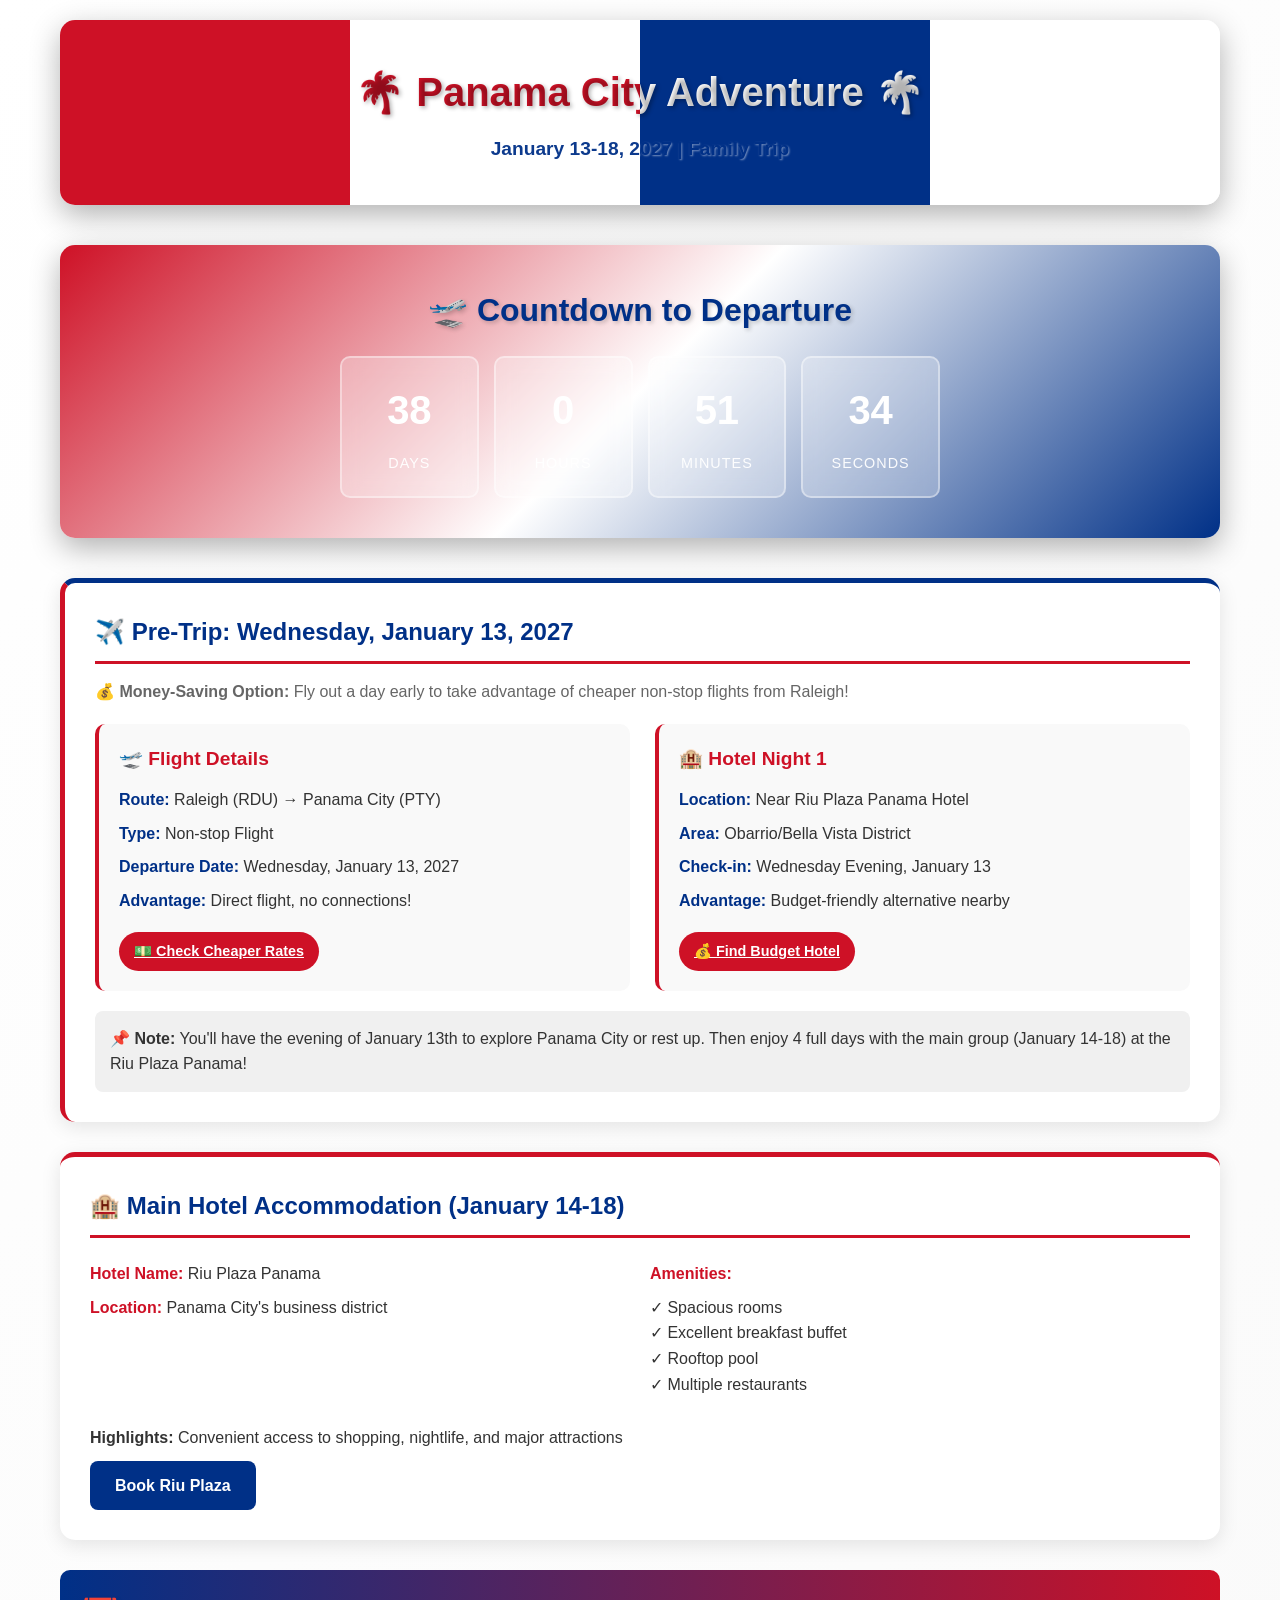
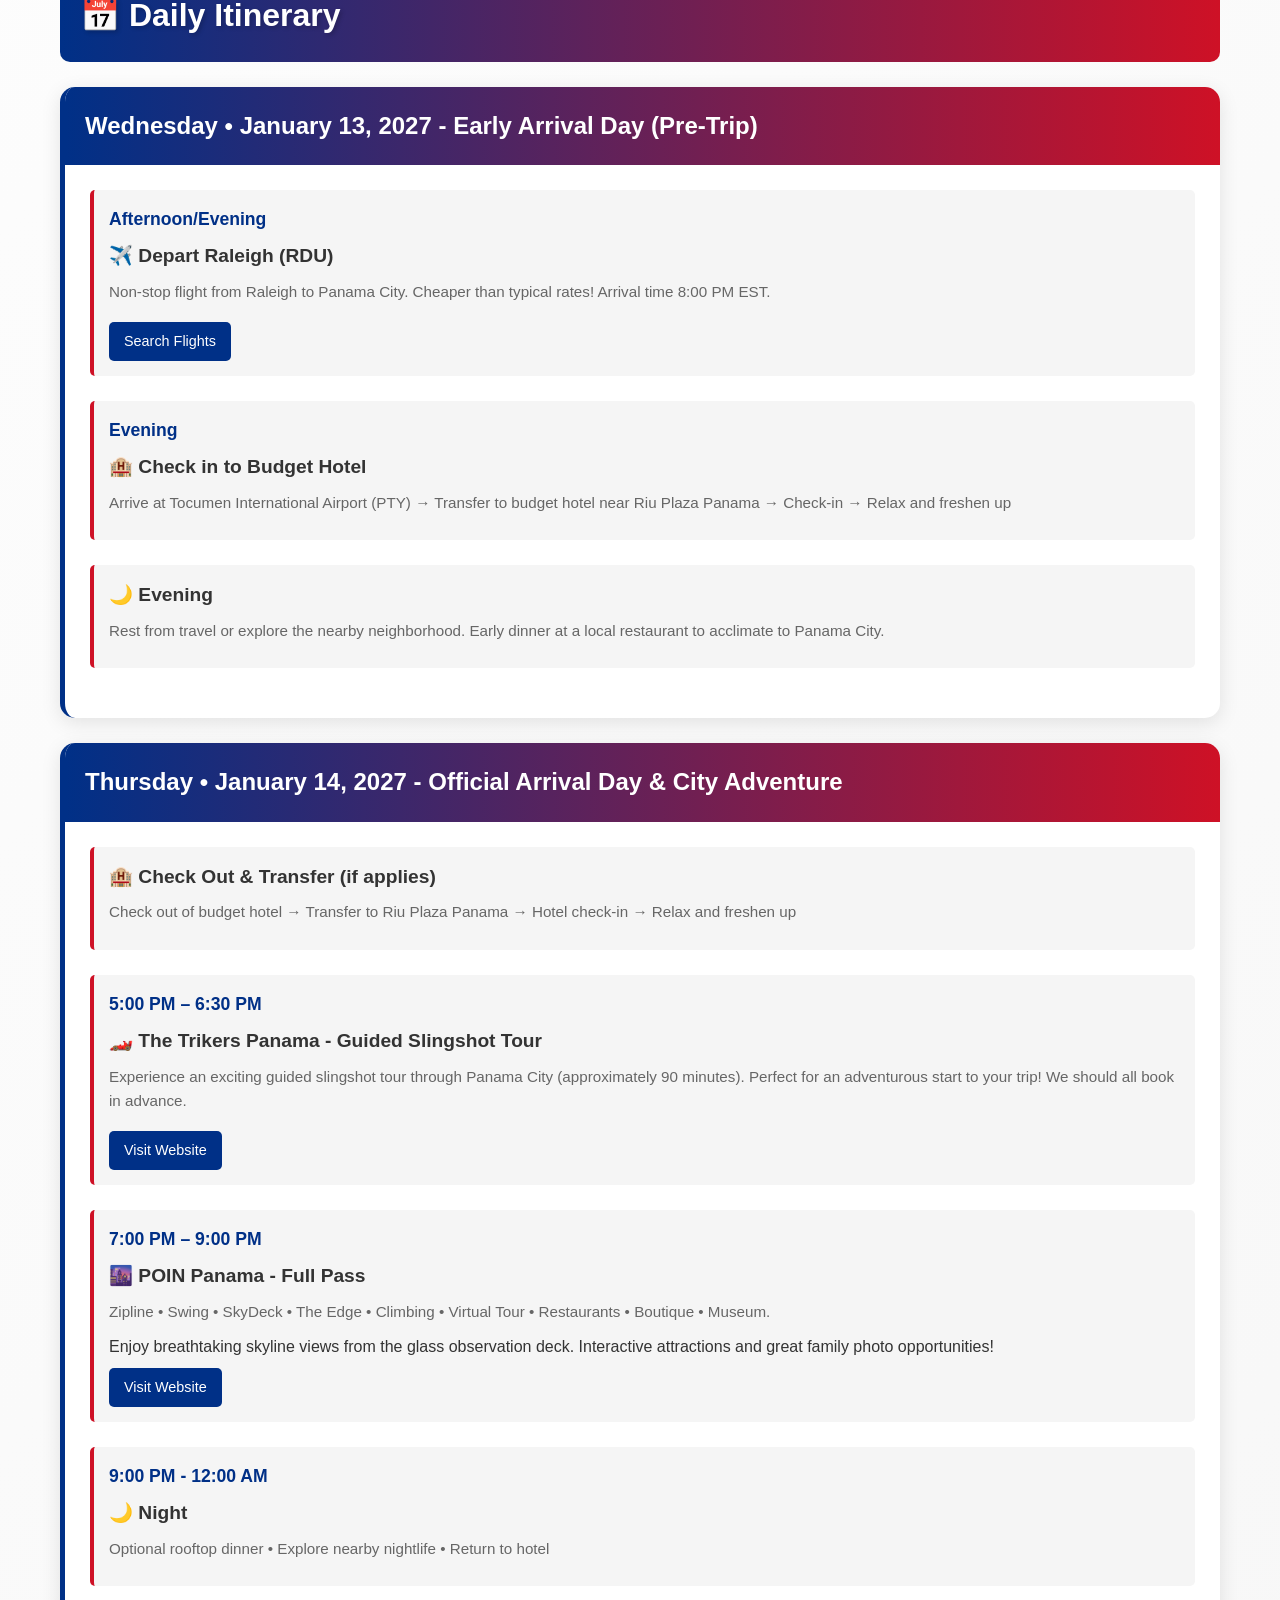
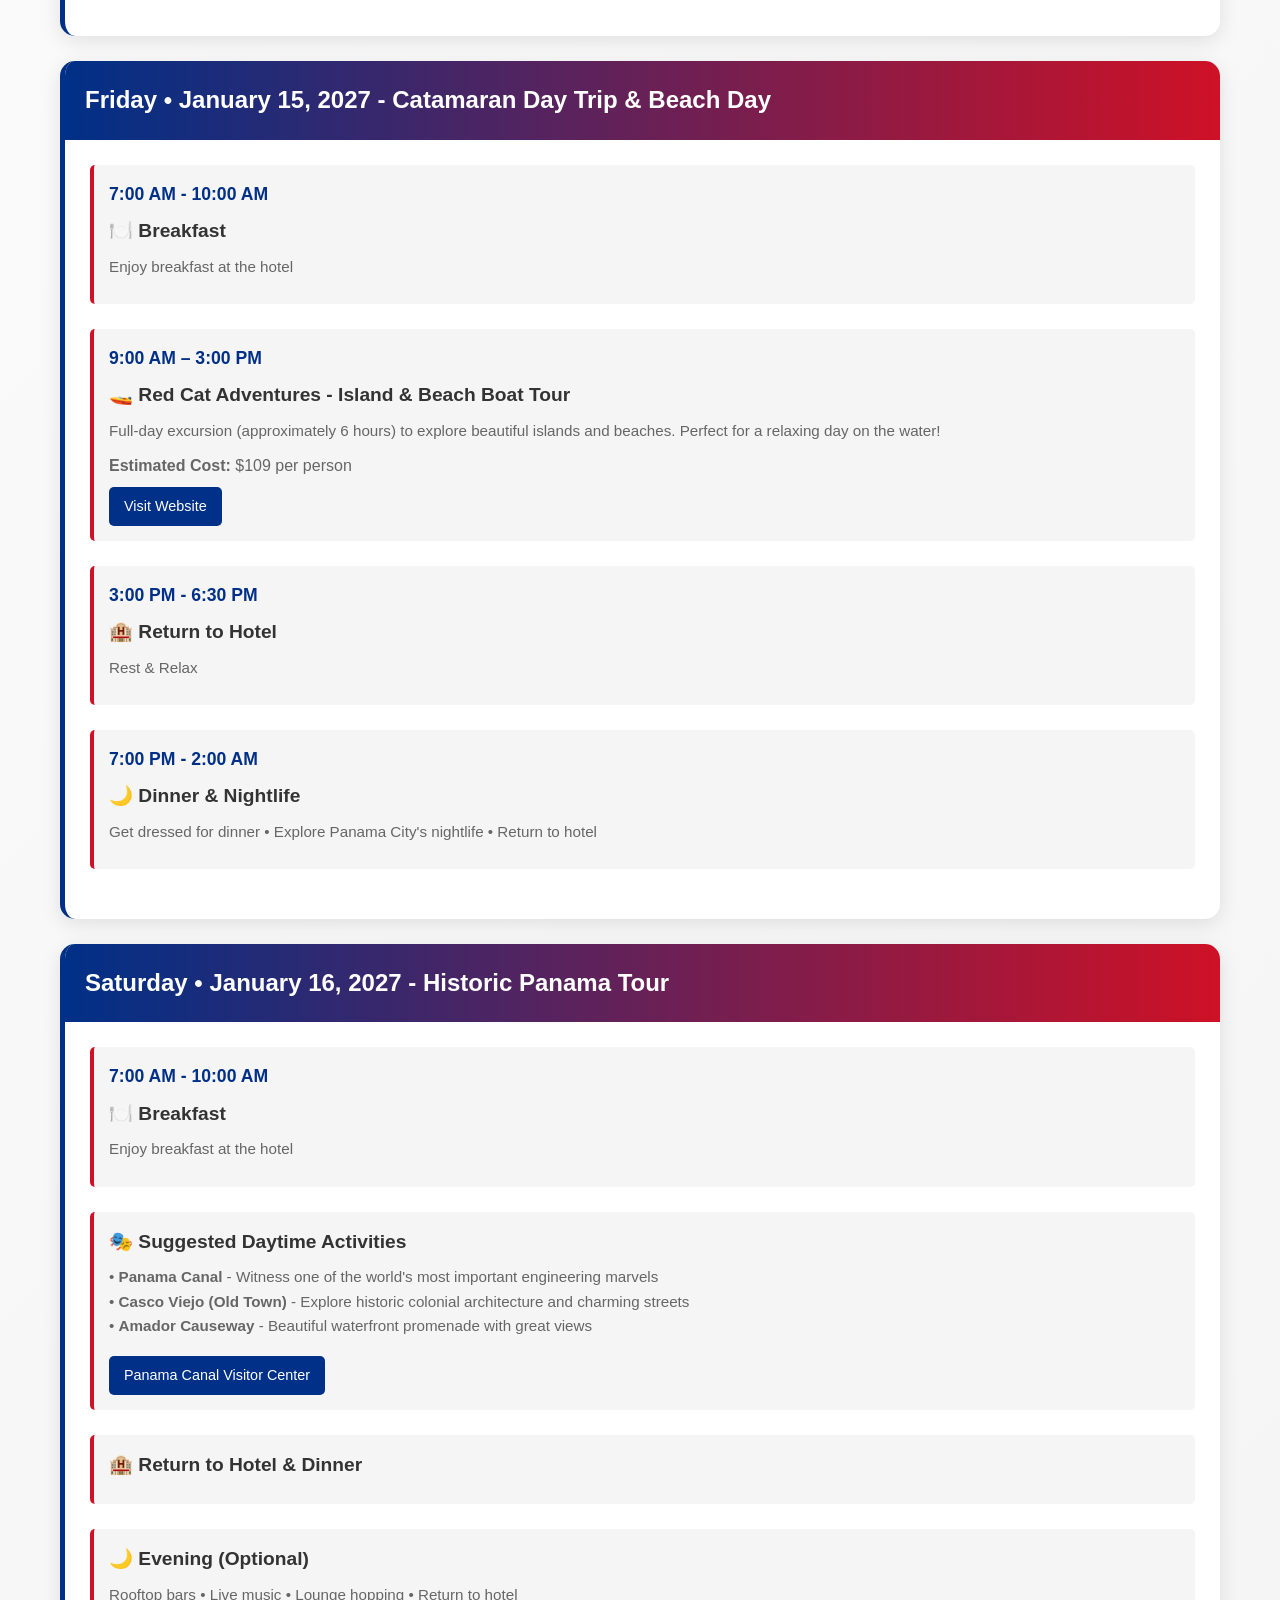
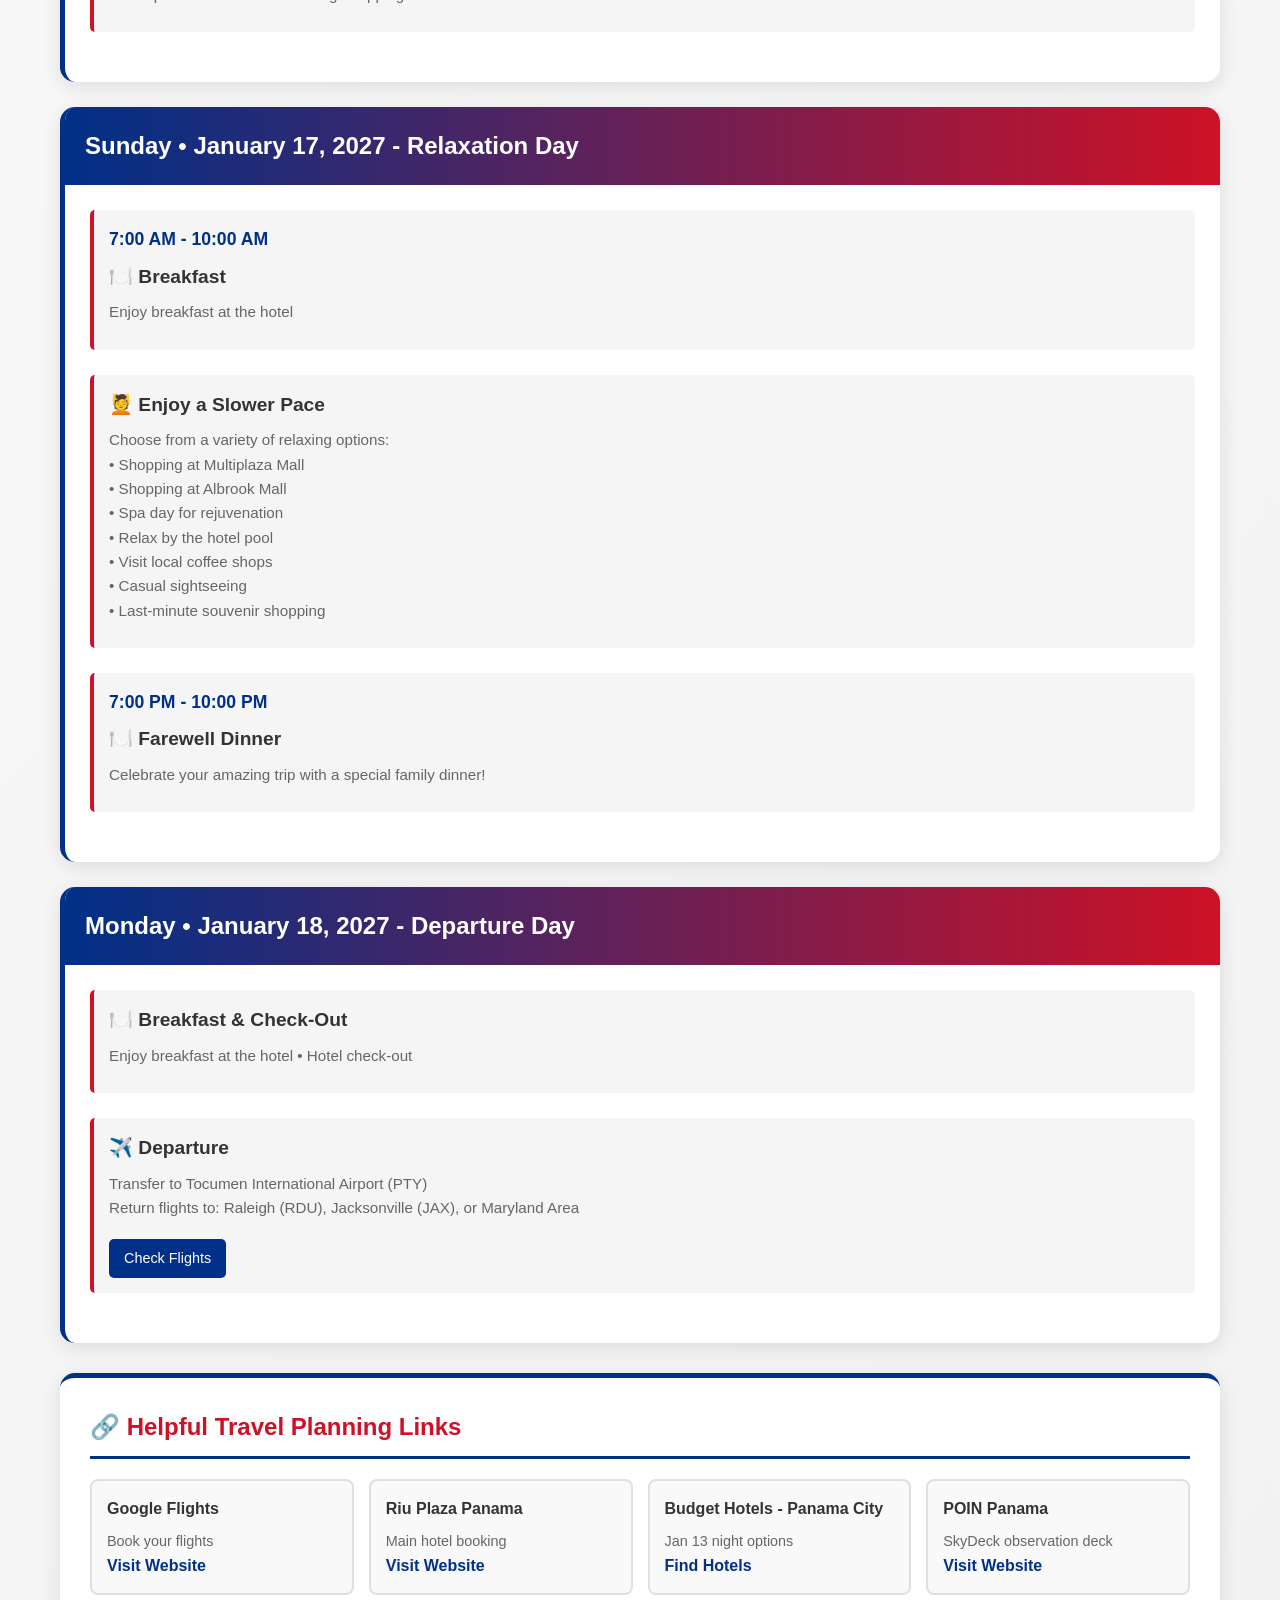
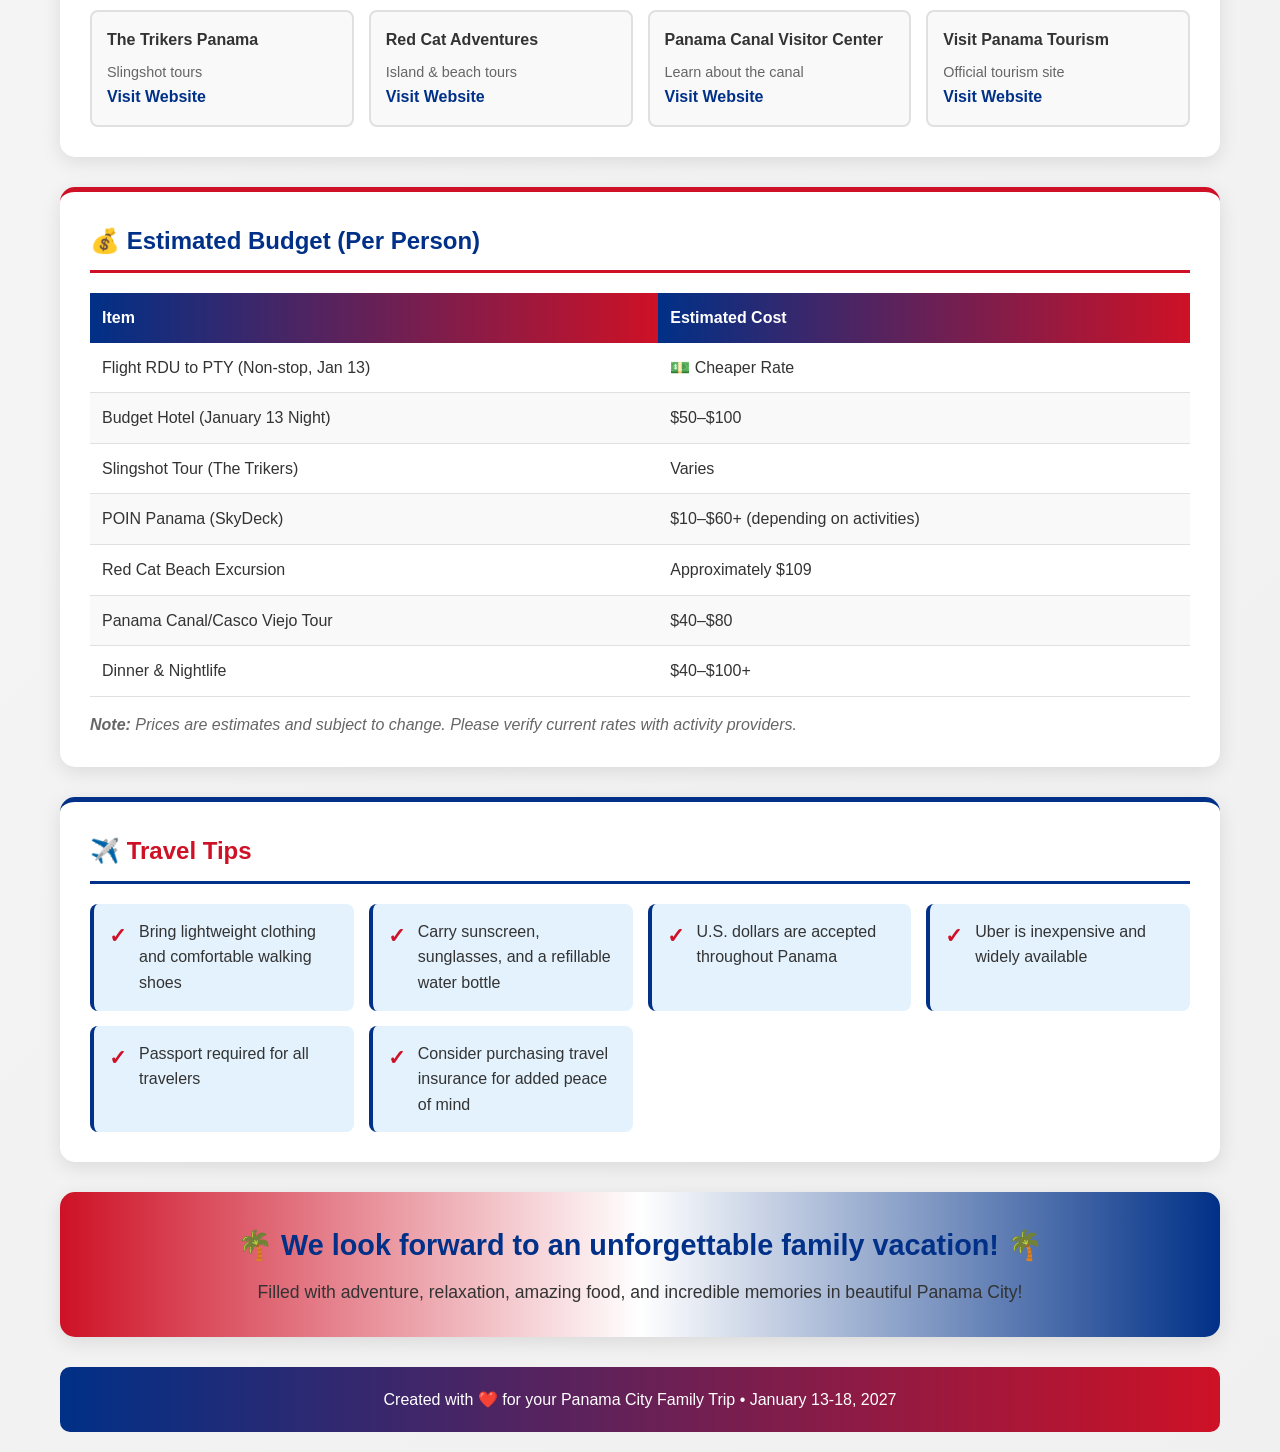
==== index.html @ 8aaa2ec3 "Add files via upload" ====
<!DOCTYPE html>
<html lang="en">
<head>
    <meta charset="UTF-8">
    <meta name="viewport" content="width=device-width, initial-scale=1.0">
    <title>Panama Family Trip - January 2027</title>
    <style>
        * {
            margin: 0;
            padding: 0;
            box-sizing: border-box;
        }

        body {
            font-family: 'Segoe UI', Tahoma, Geneva, Verdana, sans-serif;
            background: linear-gradient(135deg, #FFFFFF 0%, #F0F0F0 100%);
            color: #333;
            line-height: 1.6;
        }

        .container {
            max-width: 1200px;
            margin: 0 auto;
            padding: 20px;
        }

        header {
            background: linear-gradient(90deg, #CE1126 0%, #CE1126 25%, #FFFFFF 25%, #FFFFFF 50%, #003087 50%, #003087 75%, #FFFFFF 75%, #FFFFFF 100%);
            color: white;
            padding: 40px 20px;
            border-radius: 15px;
            text-align: center;
            margin-bottom: 40px;
            box-shadow: 0 10px 30px rgba(0,0,0,0.3);
        }

        header h1 {
            font-size: 2.5em;
            margin-bottom: 10px;
            text-shadow: 2px 2px 4px rgba(0,0,0,0.3);
            background: linear-gradient(90deg, #FFFFFF 0%, #FFFFFF 25%, #CE1126 25%, #CE1126 50%, #FFFFFF 50%, #FFFFFF 75%, #003087 75%, #003087 100%);
            -webkit-background-clip: text;
            -webkit-text-fill-color: transparent;
            background-clip: text;
            font-weight: bold;
        }

        header p {
            font-size: 1.2em;
            opacity: 0.95;
            color: #003087;
            font-weight: bold;
            text-shadow: 1px 1px 2px rgba(255,255,255,0.5);
        }

        .countdown-section {
            background: linear-gradient(135deg, #CE1126 0%, #FFFFFF 50%, #003087 100%);
            color: white;
            padding: 40px 20px;
            border-radius: 15px;
            text-align: center;
            margin-bottom: 40px;
            box-shadow: 0 10px 30px rgba(0,0,0,0.3);
        }

        .countdown-section h2 {
            font-size: 2em;
            margin-bottom: 20px;
            text-shadow: 2px 2px 4px rgba(0,0,0,0.2);
            color: #003087;
        }

        .countdown-timer {
            display: grid;
            grid-template-columns: repeat(auto-fit, minmax(100px, 1fr));
            gap: 15px;
            max-width: 600px;
            margin: 0 auto;
        }

        .countdown-unit {
            background: rgba(255,255,255,0.25);
            padding: 20px;
            border-radius: 10px;
            backdrop-filter: blur(10px);
            border: 2px solid rgba(255,255,255,0.4);
        }

        .countdown-value {
            font-size: 2.5em;
            font-weight: bold;
            display: block;
            margin-bottom: 8px;
            color: white;
        }

        .countdown-label {
            font-size: 0.9em;
            opacity: 0.95;
            text-transform: uppercase;
            letter-spacing: 1px;
            color: white;
        }

        .pre-trip-section {
            background: white;
            padding: 30px;
            border-radius: 15px;
            margin-bottom: 30px;
            box-shadow: 0 5px 20px rgba(0,0,0,0.1);
            border-left: 5px solid #CE1126;
            border-top: 5px solid #003087;
        }

        .pre-trip-section h2 {
            color: #003087;
            margin-bottom: 15px;
            border-bottom: 3px solid #CE1126;
            padding-bottom: 10px;
            font-size: 1.5em;
        }

        .pre-trip-grid {
            display: grid;
            grid-template-columns: 1fr 1fr;
            gap: 25px;
            margin-bottom: 20px;
        }

        .pre-trip-item {
            background: #f9f9f9;
            padding: 20px;
            border-radius: 10px;
            border-left: 4px solid #CE1126;
        }

        .pre-trip-item h3 {
            color: #CE1126;
            margin-bottom: 12px;
            font-size: 1.2em;
        }

        .pre-trip-item p {
            margin: 8px 0;
            color: #333;
        }

        .pre-trip-item strong {
            color: #003087;
        }

        .savings-badge {
            display: inline-block;
            background: #CE1126;
            color: white;
            padding: 8px 15px;
            border-radius: 20px;
            font-size: 0.9em;
            font-weight: bold;
            margin-top: 10px;
        }

        .hotel-section {
            background: white;
            padding: 30px;
            border-radius: 15px;
            margin-bottom: 30px;
            box-shadow: 0 5px 20px rgba(0,0,0,0.1);
            border-top: 5px solid #CE1126;
        }

        .hotel-section h2 {
            color: #003087;
            margin-bottom: 15px;
            border-bottom: 3px solid #CE1126;
            padding-bottom: 10px;
        }

        .hotel-info {
            display: grid;
            grid-template-columns: 1fr 1fr;
            gap: 20px;
            margin-bottom: 20px;
        }

        .hotel-info p {
            margin: 8px 0;
        }

        .hotel-info strong {
            color: #CE1126;
        }

        .booking-button {
            display: inline-block;
            background: #003087;
            color: white;
            padding: 12px 25px;
            border-radius: 8px;
            text-decoration: none;
            font-weight: bold;
            transition: all 0.3s ease;
            margin-top: 10px;
            margin-right: 10px;
            cursor: pointer;
            border: none;
        }

        .booking-button:hover {
            background: #CE1126;
            transform: translateY(-2px);
            box-shadow: 0 5px 15px rgba(206,17,38,0.3);
        }

        .itinerary {
            margin-bottom: 30px;
        }

        .day-card {
            background: white;
            border-radius: 15px;
            overflow: hidden;
            margin-bottom: 25px;
            box-shadow: 0 5px 20px rgba(0,0,0,0.1);
            transition: transform 0.3s ease;
            border-left: 5px solid #003087;
        }

        .day-card:hover {
            transform: translateY(-5px);
        }

        .day-header {
            background: linear-gradient(90deg, #003087 0%, #CE1126 100%);
            color: white;
            padding: 20px;
            font-size: 1.5em;
            font-weight: bold;
        }

        .day-content {
            padding: 25px;
        }

        .activity {
            margin-bottom: 25px;
            padding: 15px;
            background: #f5f5f5;
            border-left: 4px solid #CE1126;
            border-radius: 5px;
        }

        .activity-time {
            color: #003087;
            font-weight: bold;
            margin-bottom: 8px;
            font-size: 1.1em;
        }

        .activity-title {
            color: #333;
            font-size: 1.2em;
            font-weight: bold;
            margin-bottom: 8px;
        }

        .activity-description {
            color: #666;
            margin-bottom: 10px;
            font-size: 0.95em;
        }

        .activity-link {
            display: inline-block;
            background: #003087;
            color: white;
            padding: 8px 15px;
            border-radius: 5px;
            text-decoration: none;
            font-size: 0.9em;
            margin-top: 8px;
            transition: all 0.3s ease;
        }

        .activity-link:hover {
            background: #CE1126;
        }

        .section-title {
            color: white;
            font-size: 2em;
            margin-bottom: 25px;
            text-shadow: 2px 2px 4px rgba(0,0,0,0.2);
            padding: 20px;
            background: linear-gradient(90deg, #003087 0%, #CE1126 100%);
            border-radius: 10px;
        }

        .links-section {
            background: white;
            padding: 30px;
            border-radius: 15px;
            margin-bottom: 30px;
            box-shadow: 0 5px 20px rgba(0,0,0,0.1);
            border-top: 5px solid #003087;
        }

        .links-section h2 {
            color: #CE1126;
            margin-bottom: 20px;
            border-bottom: 3px solid #003087;
            padding-bottom: 10px;
        }

        .links-grid {
            display: grid;
            grid-template-columns: repeat(auto-fit, minmax(250px, 1fr));
            gap: 15px;
        }

        .link-item {
            background: #f9f9f9;
            padding: 15px;
            border-radius: 8px;
            border: 2px solid #E0E0E0;
            transition: all 0.3s ease;
        }

        .link-item:hover {
            background: #f0f0f0;
            border-color: #003087;
            box-shadow: 0 3px 10px rgba(0,48,135,0.2);
        }

        .link-item a {
            color: #003087;
            text-decoration: none;
            font-weight: bold;
        }

        .link-item a:hover {
            color: #CE1126;
        }

        .budget-section {
            background: white;
            padding: 30px;
            border-radius: 15px;
            margin-bottom: 30px;
            box-shadow: 0 5px 20px rgba(0,0,0,0.1);
            border-top: 5px solid #CE1126;
        }

        .budget-section h2 {
            color: #003087;
            margin-bottom: 20px;
            border-bottom: 3px solid #CE1126;
            padding-bottom: 10px;
        }

        .budget-table {
            width: 100%;
            border-collapse: collapse;
        }

        .budget-table th {
            background: linear-gradient(90deg, #003087 0%, #CE1126 100%);
            color: white;
            padding: 12px;
            text-align: left;
            font-weight: bold;
        }

        .budget-table td {
            padding: 12px;
            border-bottom: 1px solid #e0e0e0;
        }

        .budget-table tr:nth-child(even) {
            background: #f9f9f9;
        }

        .tips-section {
            background: white;
            padding: 30px;
            border-radius: 15px;
            margin-bottom: 30px;
            box-shadow: 0 5px 20px rgba(0,0,0,0.1);
            border-top: 5px solid #003087;
        }

        .tips-section h2 {
            color: #CE1126;
            margin-bottom: 20px;
            border-bottom: 3px solid #003087;
            padding-bottom: 10px;
        }

        .tips-grid {
            display: grid;
            grid-template-columns: repeat(auto-fit, minmax(250px, 1fr));
            gap: 15px;
        }

        .tip {
            background: #e3f2fd;
            padding: 15px;
            border-radius: 8px;
            border-left: 4px solid #003087;
            display: flex;
            align-items: flex-start;
        }

        .tip::before {
            content: "✓";
            color: #CE1126;
            font-weight: bold;
            margin-right: 12px;
            font-size: 1.3em;
            flex-shrink: 0;
        }

        .farewell {
            background: linear-gradient(90deg, #CE1126 0%, #FFFFFF 50%, #003087 100%);
            color: #333;
            padding: 30px;
            border-radius: 15px;
            text-align: center;
            margin-bottom: 30px;
            box-shadow: 0 5px 20px rgba(0,0,0,0.1);
        }

        .farewell h2 {
            font-size: 1.8em;
            margin-bottom: 10px;
            color: #003087;
        }

        .farewell p {
            color: #333;
        }

        footer {
            background: linear-gradient(90deg, #003087 0%, #CE1126 100%);
            color: white;
            text-align: center;
            padding: 20px;
            border-radius: 10px;
            margin-top: 30px;
        }

        @media (max-width: 768px) {
            header h1 {
                font-size: 1.8em;
            }

            .countdown-section h2 {
                font-size: 1.5em;
            }

            .countdown-timer {
                grid-template-columns: repeat(2, 1fr);
            }

            .countdown-value {
                font-size: 2em;
            }

            .hotel-info {
                grid-template-columns: 1fr;
            }

            .pre-trip-grid {
                grid-template-columns: 1fr;
            }

            .links-grid {
                grid-template-columns: 1fr;
            }

            .tips-grid {
                grid-template-columns: 1fr;
            }

            .day-header {
                font-size: 1.2em;
            }
        }
    </style>
</head>
<body>
    <div class="container">
        <header>
            <h1>🌴 Panama City Adventure 🌴</h1>
            <p>January 13-18, 2027 | Family Trip</p>
        </header>

        <div class="countdown-section">
            <h2>🛫 Countdown to Departure</h2>
            <div class="countdown-timer">
                <div class="countdown-unit">
                    <span class="countdown-value" id="days">0</span>
                    <span class="countdown-label">Days</span>
                </div>
                <div class="countdown-unit">
                    <span class="countdown-value" id="hours">0</span>
                    <span class="countdown-label">Hours</span>
                </div>
                <div class="countdown-unit">
                    <span class="countdown-value" id="minutes">0</span>
                    <span class="countdown-label">Minutes</span>
                </div>
                <div class="countdown-unit">
                    <span class="countdown-value" id="seconds">0</span>
                    <span class="countdown-label">Seconds</span>
                </div>
            </div>
        </div>

        <div class="pre-trip-section">
            <h2>✈️ Pre-Trip: Wednesday, January 13, 2027</h2>
            <p style="margin-bottom: 20px; color: #666;"><strong>💰 Money-Saving Option:</strong> Fly out a day early to take advantage of cheaper non-stop flights from Raleigh!</p>
            
            <div class="pre-trip-grid">
                <div class="pre-trip-item">
                    <h3>🛫 Flight Details</h3>
                    <p><strong>Route:</strong> Raleigh (RDU) → Panama City (PTY)</p>
                    <p><strong>Type:</strong> Non-stop Flight</p>
                    <p><strong>Departure Date:</strong> Wednesday, January 13, 2027</p>
                    <p><strong>Advantage:</strong> Direct flight, no connections!</p>
                    <a href="https://www.google.com/travel/flights/search?tfs=CBwQAhoeEgoyMDI3LTAxLTEzagcIARIDUkRVcgcIARIDUFRZGh4SCjIwMjctMDEtMThqBwgBEgNQVFlyBwgBEgNSRFVAAUgBcAGCAQsI____________AZgBAQ&tfu=EgYIABAAGAA&hl=en-US&gl=US" target="_blank" class="savings-badge">💵 Check Cheaper Rates</a>
                </div>

                <div class="pre-trip-item">
                    <h3>🏨 Hotel Night 1</h3>
                    <p><strong>Location:</strong> Near Riu Plaza Panama Hotel</p>
                    <p><strong>Area:</strong> Obarrio/Bella Vista District</p>
                    <p><strong>Check-in:</strong> Wednesday Evening, January 13</p>
                    <p><strong>Advantage:</strong> Budget-friendly alternative nearby</p>
                    <a href="https://www.booking.com/searchresults.html?ss=Panama+City&ssne=Panama+City&ssne_untouched=Panama+City&efdco=1&label=msn-8zoYOfVtrBOEstYLRvkliA-80195829867791%3Atikwd-80195992120973%3Aloc-190%3Aneo%3Amte%3Alp82857%3Adec%3Acid518940964%3Aagid1283131369234677%3Aclkid516ccd80042d14cde12aa7d6b6e530bd&aid=2369661&lang=en-us&sb=1&src_elem=sb&src=index&dest_id=-168008&dest_type=city&checkin=2027-01-13&checkout=2027-01-14&group_adults=2&no_rooms=1&group_children=0" target="_blank" class="savings-badge">💰 Find Budget Hotel</a>
                </div>
            </div>

            <p style="color: #333; background: #f0f0f0; padding: 15px; border-radius: 8px; margin-top: 15px;">
                <strong>📌 Note:</strong> You'll have the evening of January 13th to explore Panama City or rest up. Then enjoy 4 full days with the main group (January 14-18) at the Riu Plaza Panama!
            </p>
        </div>

        <div class="hotel-section">
            <h2>🏨 Main Hotel Accommodation (January 14-18)</h2>
            <div class="hotel-info">
                <div>
                    <p><strong>Hotel Name:</strong> Riu Plaza Panama</p>
                    <p><strong>Location:</strong> Panama City's business district</p>
                </div>
                <div>
                    <p><strong>Amenities:</strong></p>
                    <p>✓ Spacious rooms<br>✓ Excellent breakfast buffet<br>✓ Rooftop pool<br>✓ Multiple restaurants</p>
                </div>
            </div>
            <p><strong>Highlights:</strong> Convenient access to shopping, nightlife, and major attractions</p>
            <a href="https://www.booking.com/hotel/pa/riu-plaza-panama.html" class="booking-button">Book Riu Plaza</a>
        </div>

        <h1 class="section-title">📅 Daily Itinerary</h1>

        <div class="itinerary">
            <!-- Wednesday -->
            <div class="day-card">
                <div class="day-header">Wednesday • January 13, 2027 - Early Arrival Day (Pre-Trip)</div>
                <div class="day-content">
                    <div class="activity">
                        <div class="activity-time">Afternoon/Evening</div>
                        <div class="activity-title">✈️ Depart Raleigh (RDU)</div>
                        <div class="activity-description">
                            Non-stop flight from Raleigh to Panama City. Cheaper than typical rates! Arrival time 8:00 PM EST.
                        </div>
                        <a href="https://www.google.com/travel/flights/search?tfs=CBwQAhoeEgoyMDI3LTAxLTEzagcIARIDUkRVcgcIARIDUFRZGh4SCjIwMjctMDEtMThqBwgBEgNQVFlyBwgBEgNSRFVAAUgBcAGCAQsI____________AZgBAQ&tfu=EgYIABAAGAA&hl=en-US&gl=US" target="_blank" class="activity-link">Search Flights</a>
                    </div>

                    <div class="activity">
                        <div class="activity-time">Evening</div>
                        <div class="activity-title">🏨 Check in to Budget Hotel</div>
                        <div class="activity-description">
                            Arrive at Tocumen International Airport (PTY) → Transfer to budget hotel near Riu Plaza Panama → Check-in → Relax and freshen up
                        </div>
                    </div>

                    <div class="activity">
                        <div class="activity-title">🌙 Evening</div>
                        <div class="activity-description">
                            Rest from travel or explore the nearby neighborhood. Early dinner at a local restaurant to acclimate to Panama City.
                        </div>
                    </div>
                </div>
            </div>

            <!-- Thursday -->
            <div class="day-card">
                <div class="day-header">Thursday • January 14, 2027 - Official Arrival Day & City Adventure</div>
                <div class="day-content">
                    <div class="activity">
                        <div class="activity-title">🏨 Check Out & Transfer (if applies)</div>
                        <div class="activity-description">
                            Check out of budget hotel → Transfer to Riu Plaza Panama → Hotel check-in → Relax and freshen up
                        </div>
                    </div>

                    <div class="activity">
                        <div class="activity-time">5:00 PM – 6:30 PM</div>
                        <div class="activity-title">🏎️ The Trikers Panama - Guided Slingshot Tour</div>
                        <div class="activity-description">
                            Experience an exciting guided slingshot tour through Panama City (approximately 90 minutes). Perfect for an adventurous start to your trip! We should all book in advance.
                        </div>
                        <a href="https://www.thetrikers.com/" class="activity-link">Visit Website</a>
                    </div>

                    <div class="activity">
                        <div class="activity-time">7:00 PM – 9:00 PM</div>
                        <div class="activity-title">🌆 POIN Panama - Full Pass</div>
                        <div class="activity-description">
Zipline • Swing • SkyDeck • The Edge • Climbing • Virtual Tour • Restaurants • Boutique • Museum.</div>
                         <div>   Enjoy breathtaking skyline views from the glass observation deck. Interactive attractions and great family photo opportunities! 
                        </div>
                        <a href="https://poinpanama.com/en/" class="activity-link">Visit Website</a>
                    </div>

                    <div class="activity">
		<div class="activity-time">9:00 PM - 12:00 AM</div>
                        <div class="activity-title">🌙 Night</div>
                        <div class="activity-description">
                            Optional rooftop dinner • Explore nearby nightlife • Return to hotel
                        </div>
                    </div>
                </div>
            </div>

            <!-- Friday -->
            <div class="day-card">
                <div class="day-header">Friday • January 15, 2027 - Catamaran Day Trip & Beach Day</div>
                <div class="day-content">
                    <div class="activity">
			<div class="activity-time">7:00 AM - 10:00 AM</div>
                        <div class="activity-title">🍽️ Breakfast</div>
                        <div class="activity-description">Enjoy breakfast at the hotel</div>
                    </div>

                    <div class="activity">
	<div class="activity-time">9:00 AM – 3:00 PM</div>
                        <div class="activity-title">🚤 Red Cat Adventures - Island & Beach Boat Tour</div>
                        <div class="activity-description">
                            Full-day excursion (approximately 6 hours) to explore beautiful islands and beaches. Perfect for a relaxing day on the water!
                        </div>
                        <p style="margin-top: 10px; color: #666;"><strong>Estimated Cost:</strong> $109 per person</p>
                        <a href="https://www.redcatpanama.com" class="activity-link">Visit Website</a>
                    </div>

                    <div class="activity">
			<div class="activity-time">3:00 PM - 6:30 PM </div>
                        <div class="activity-title">🏨 Return to Hotel</div>
		<div class="activity-description">Rest & Relax</div>
	</div>

                    <div class="activity">
			<div class="activity-time">7:00 PM - 2:00 AM</div>
                        <div class="activity-title">🌙 Dinner & Nightlife</div>
                        <div class="activity-description">
                            Get dressed for dinner • Explore Panama City's nightlife • Return to hotel
                        </div>
                    </div>
                </div>
            </div>

            <!-- Saturday -->
            <div class="day-card">
                <div class="day-header">Saturday • January 16, 2027 - Historic Panama Tour</div>
                <div class="day-content">
                    <div class="activity">
			<div class="activity-time">7:00 AM - 10:00 AM</div>
                        <div class="activity-title">🍽️ Breakfast</div>
                        <div class="activity-description">Enjoy breakfast at the hotel</div>
                    </div>

                    <div class="activity">
                        <div class="activity-title">🎭 Suggested Daytime Activities</div>
                        <div class="activity-description">
                            • <strong>Panama Canal</strong> - Witness one of the world's most important engineering marvels<br>
                            • <strong>Casco Viejo (Old Town)</strong> - Explore historic colonial architecture and charming streets<br>
                            • <strong>Amador Causeway</strong> - Beautiful waterfront promenade with great views
                        </div>
                        <a href="https://visitcanaldepanama.com" class="activity-link">Panama Canal Visitor Center</a>
                    </div>

                    <div class="activity">
                        <div class="activity-title">🏨 Return to Hotel & Dinner</div>
                    </div>

                    <div class="activity">
                        <div class="activity-title">🌙 Evening (Optional)</div>
                        <div class="activity-description">
                            Rooftop bars • Live music • Lounge hopping • Return to hotel
                        </div>
                    </div>
                </div>
            </div>

            <!-- Sunday -->
            <div class="day-card">
                <div class="day-header">Sunday • January 17, 2027 - Relaxation Day</div>
                <div class="day-content">
                    <div class="activity">
		<div class="activity-time">7:00 AM - 10:00 AM</div>
                        <div class="activity-title">🍽️ Breakfast</div>
                        <div class="activity-description">Enjoy breakfast at the hotel</div>
                    </div>

                    <div class="activity">
                        <div class="activity-title">💆 Enjoy a Slower Pace</div>
                        <div class="activity-description">
                            Choose from a variety of relaxing options:<br>
                            • Shopping at Multiplaza Mall<br>
                            • Shopping at Albrook Mall<br>
                            • Spa day for rejuvenation<br>
                            • Relax by the hotel pool<br>
                            • Visit local coffee shops<br>
                            • Casual sightseeing<br>
                            • Last-minute souvenir shopping
                        </div>
                    </div>

                    <div class="activity">
			<div class="activity-time">7:00 PM - 10:00 PM</div>
                        <div class="activity-title">🍽️ Farewell Dinner</div>
                        <div class="activity-description">
                            Celebrate your amazing trip with a special family dinner!
                        </div>
                    </div>
                </div>
            </div>

            <!-- Monday -->
            <div class="day-card">
                <div class="day-header">Monday • January 18, 2027 - Departure Day</div>
                <div class="day-content">
                    <div class="activity">
                        <div class="activity-title">🍽️ Breakfast & Check-Out</div>
                        <div class="activity-description">
                            Enjoy breakfast at the hotel • Hotel check-out
                        </div>
                    </div>

                    <div class="activity">
                        <div class="activity-title">✈️ Departure</div>
                        <div class="activity-description">
                            Transfer to Tocumen International Airport (PTY)<br>
                            Return flights to: Raleigh (RDU), Jacksonville (JAX), or Maryland Area
                        </div>
                        <a href="https://www.google.com/travel/flights" class="activity-link">Check Flights</a>
                    </div>
                </div>
            </div>
        </div>

        <div class="links-section">
            <h2>🔗 Helpful Travel Planning Links</h2>
            <div class="links-grid">
                <div class="link-item">
                    <strong>Google Flights</strong>
                    <p style="margin-top: 8px; color: #666; font-size: 0.9em;">Book your flights</p>
                    <a href="https://www.google.com/travel/flights">Visit Website</a>
                </div>
                <div class="link-item">
                    <strong>Riu Plaza Panama</strong>
                    <p style="margin-top: 8px; color: #666; font-size: 0.9em;">Main hotel booking</p>
                    <a href="https://www.booking.com/hotel/pa/riu-plaza-panama.html">Visit Website</a>
                </div>
                <div class="link-item">
                    <strong>Budget Hotels - Panama City</strong>
                    <p style="margin-top: 8px; color: #666; font-size: 0.9em;">Jan 13 night options</p>
                    <a href="https://www.booking.com/searchresults.html?ss=Panama+City&ssne=Panama+City&ssne_untouched=Panama+City&efdco=1&label=msn-8zoYOfVtrBOEstYLRvkliA-80195829867791%3Atikwd-80195992120973%3Aloc-190%3Aneo%3Amte%3Alp82857%3Adec%3Acid518940964%3Aagid1283131369234677%3Aclkid516ccd80042d14cde12aa7d6b6e530bd&aid=2369661&lang=en-us&sb=1&src_elem=sb&src=index&dest_id=-168008&dest_type=city&checkin=2027-01-13&checkout=2027-01-14&group_adults=2&no_rooms=1&group_children=0" target="_blank">Find Hotels</a>
                </div>
                <div class="link-item">
                    <strong>POIN Panama</strong>
                    <p style="margin-top: 8px; color: #666; font-size: 0.9em;">SkyDeck observation deck</p>
                    <a href="https://poinpanama.com/en/">Visit Website</a>
                </div>
                <div class="link-item">
                    <strong>The Trikers Panama</strong>
                    <p style="margin-top: 8px; color: #666; font-size: 0.9em;">Slingshot tours</p>
                    <a href="https://www.thetrikers.com/">Visit Website</a>
                </div>
                <div class="link-item">
                    <strong>Red Cat Adventures</strong>
                    <p style="margin-top: 8px; color: #666; font-size: 0.9em;">Island & beach tours</p>
                    <a href="https://www.redcatpanama.com">Visit Website</a>
                </div>
                <div class="link-item">
                    <strong>Panama Canal Visitor Center</strong>
                    <p style="margin-top: 8px; color: #666; font-size: 0.9em;">Learn about the canal</p>
                    <a href="https://visitcanaldepanama.com">Visit Website</a>
                </div>
                <div class="link-item">
                    <strong>Visit Panama Tourism</strong>
                    <p style="margin-top: 8px; color: #666; font-size: 0.9em;">Official tourism site</p>
                    <a href="https://visitpanama.com">Visit Website</a>
                </div>
            </div>
        </div>

        <div class="budget-section">
            <h2>💰 Estimated Budget (Per Person)</h2>
            <table class="budget-table">
                <thead>
                    <tr>
                        <th>Item</th>
                        <th>Estimated Cost</th>
                    </tr>
                </thead>
                <tbody>
                    <tr>
                        <td>Flight RDU to PTY (Non-stop, Jan 13)</td>
                        <td>💵 Cheaper Rate</td>
                    </tr>
                    <tr>
                        <td>Budget Hotel (January 13 Night)</td>
                        <td>$50–$100</td>
                    </tr>
                    <tr>
                        <td>Slingshot Tour (The Trikers)</td>
                        <td>Varies</td>
                    </tr>
                    <tr>
                        <td>POIN Panama (SkyDeck)</td>
                        <td>$10–$60+ (depending on activities)</td>
                    </tr>
                    <tr>
                        <td>Red Cat Beach Excursion</td>
                        <td>Approximately $109</td>
                    </tr>
                    <tr>
                        <td>Panama Canal/Casco Viejo Tour</td>
                        <td>$40–$80</td>
                    </tr>
                    <tr>
                        <td>Dinner & Nightlife</td>
                        <td>$40–$100+</td>
                    </tr>
                </tbody>
            </table>
            <p style="margin-top: 15px; color: #666; font-style: italic;"><strong>Note:</strong> Prices are estimates and subject to change. Please verify current rates with activity providers.</p>
        </div>

        <div class="tips-section">
            <h2>✈️ Travel Tips</h2>
            <div class="tips-grid">
                <div class="tip">Bring lightweight clothing and comfortable walking shoes</div>
                <div class="tip">Carry sunscreen, sunglasses, and a refillable water bottle</div>
                <div class="tip">U.S. dollars are accepted throughout Panama</div>
                <div class="tip">Uber is inexpensive and widely available</div>
                <div class="tip">Passport required for all travelers</div>
                <div class="tip">Consider purchasing travel insurance for added peace of mind</div>
            </div>
        </div>

        <div class="farewell">
            <h2>🌴 We look forward to an unforgettable family vacation! 🌴</h2>
            <p style="font-size: 1.1em;">Filled with adventure, relaxation, amazing food, and incredible memories in beautiful Panama City!</p>
        </div>

        <footer>
            <p>Created with ❤️ for your Panama City Family Trip • January 13-18, 2027</p>
        </footer>
    </div>

    <script>
        function updateCountdown() {
            // Set departure date to January 13, 2027 at midnight
            const departureDate = new Date('2027-01-13T00:00:00').getTime();
            const now = new Date().getTime();
            const timeRemaining = departureDate - now;

            // Calculate time units
            const days = Math.floor(timeRemaining / (1000 * 60 * 60 * 24));
            const hours = Math.floor((timeRemaining % (1000 * 60 * 60 * 24)) / (1000 * 60 * 60));
            const minutes = Math.floor((timeRemaining % (1000 * 60 * 60)) / (1000 * 60));
            const seconds = Math.floor((timeRemaining % (1000 * 60)) / 1000);

            // Update the DOM
            document.getElementById('days').textContent = days;
            document.getElementById('hours').textContent = hours;
            document.getElementById('minutes').textContent = minutes;
            document.getElementById('seconds').textContent = seconds;

            // Stop the countdown at 0
            if (timeRemaining < 0) {
                document.getElementById('days').textContent = '0';
                document.getElementById('hours').textContent = '0';
                document.getElementById('minutes').textContent = '0';
                document.getElementById('seconds').textContent = '0';
            }
        }

        // Update countdown immediately on load
        updateCountdown();

        // Update countdown every second
        setInterval(updateCountdown, 1000);
    </script>
</body>
</html>
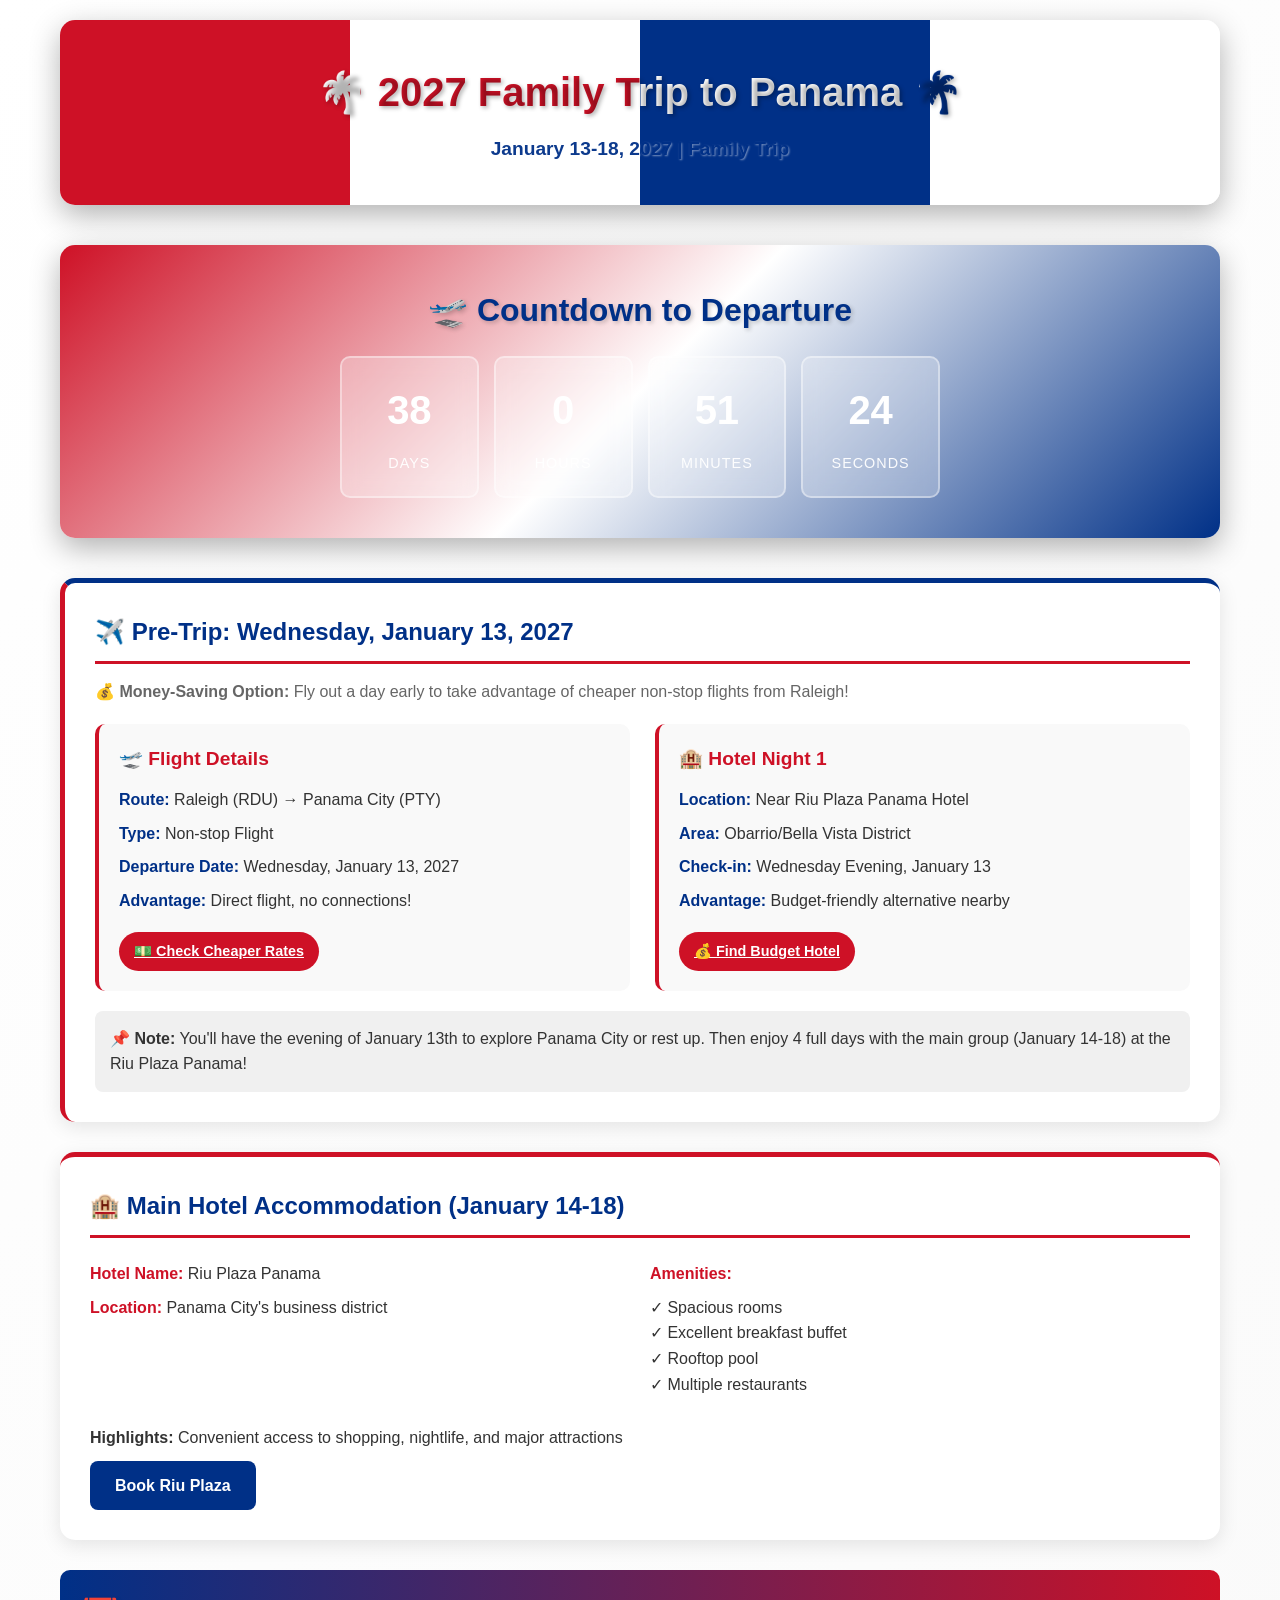
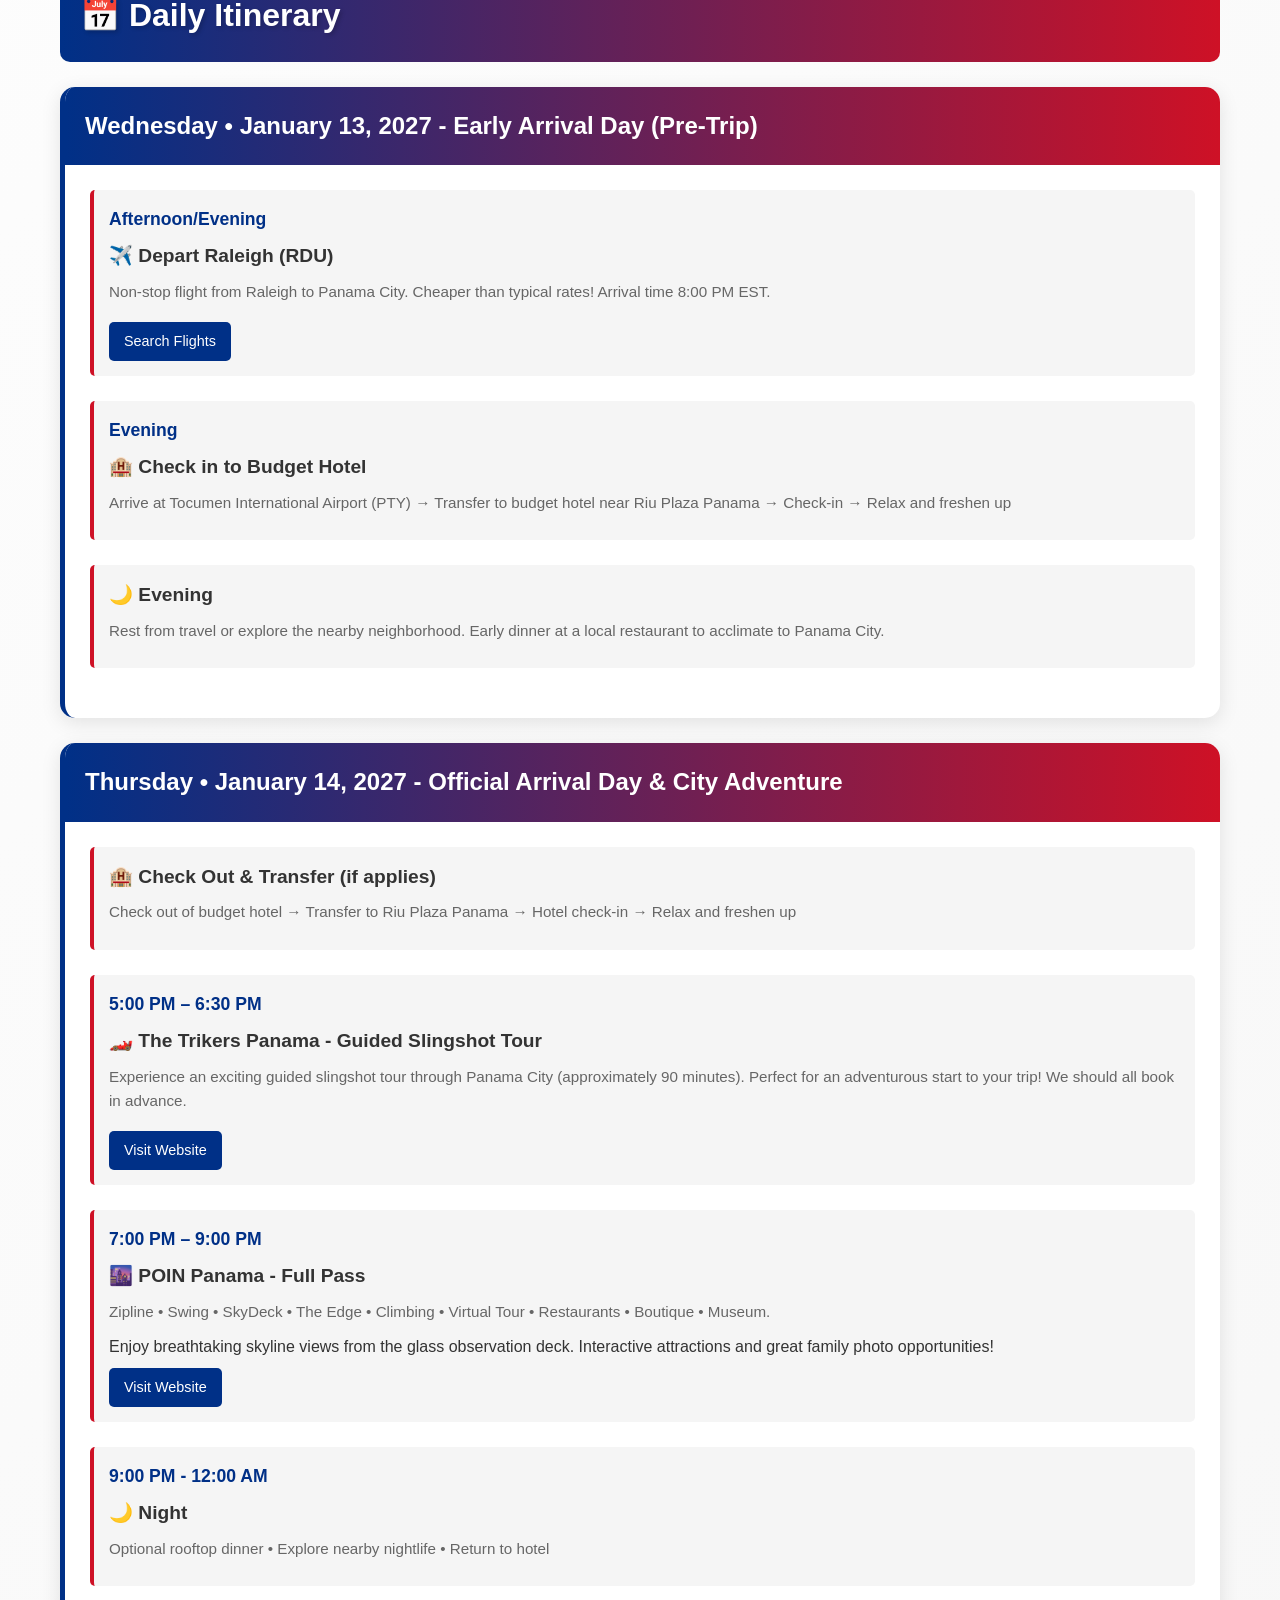
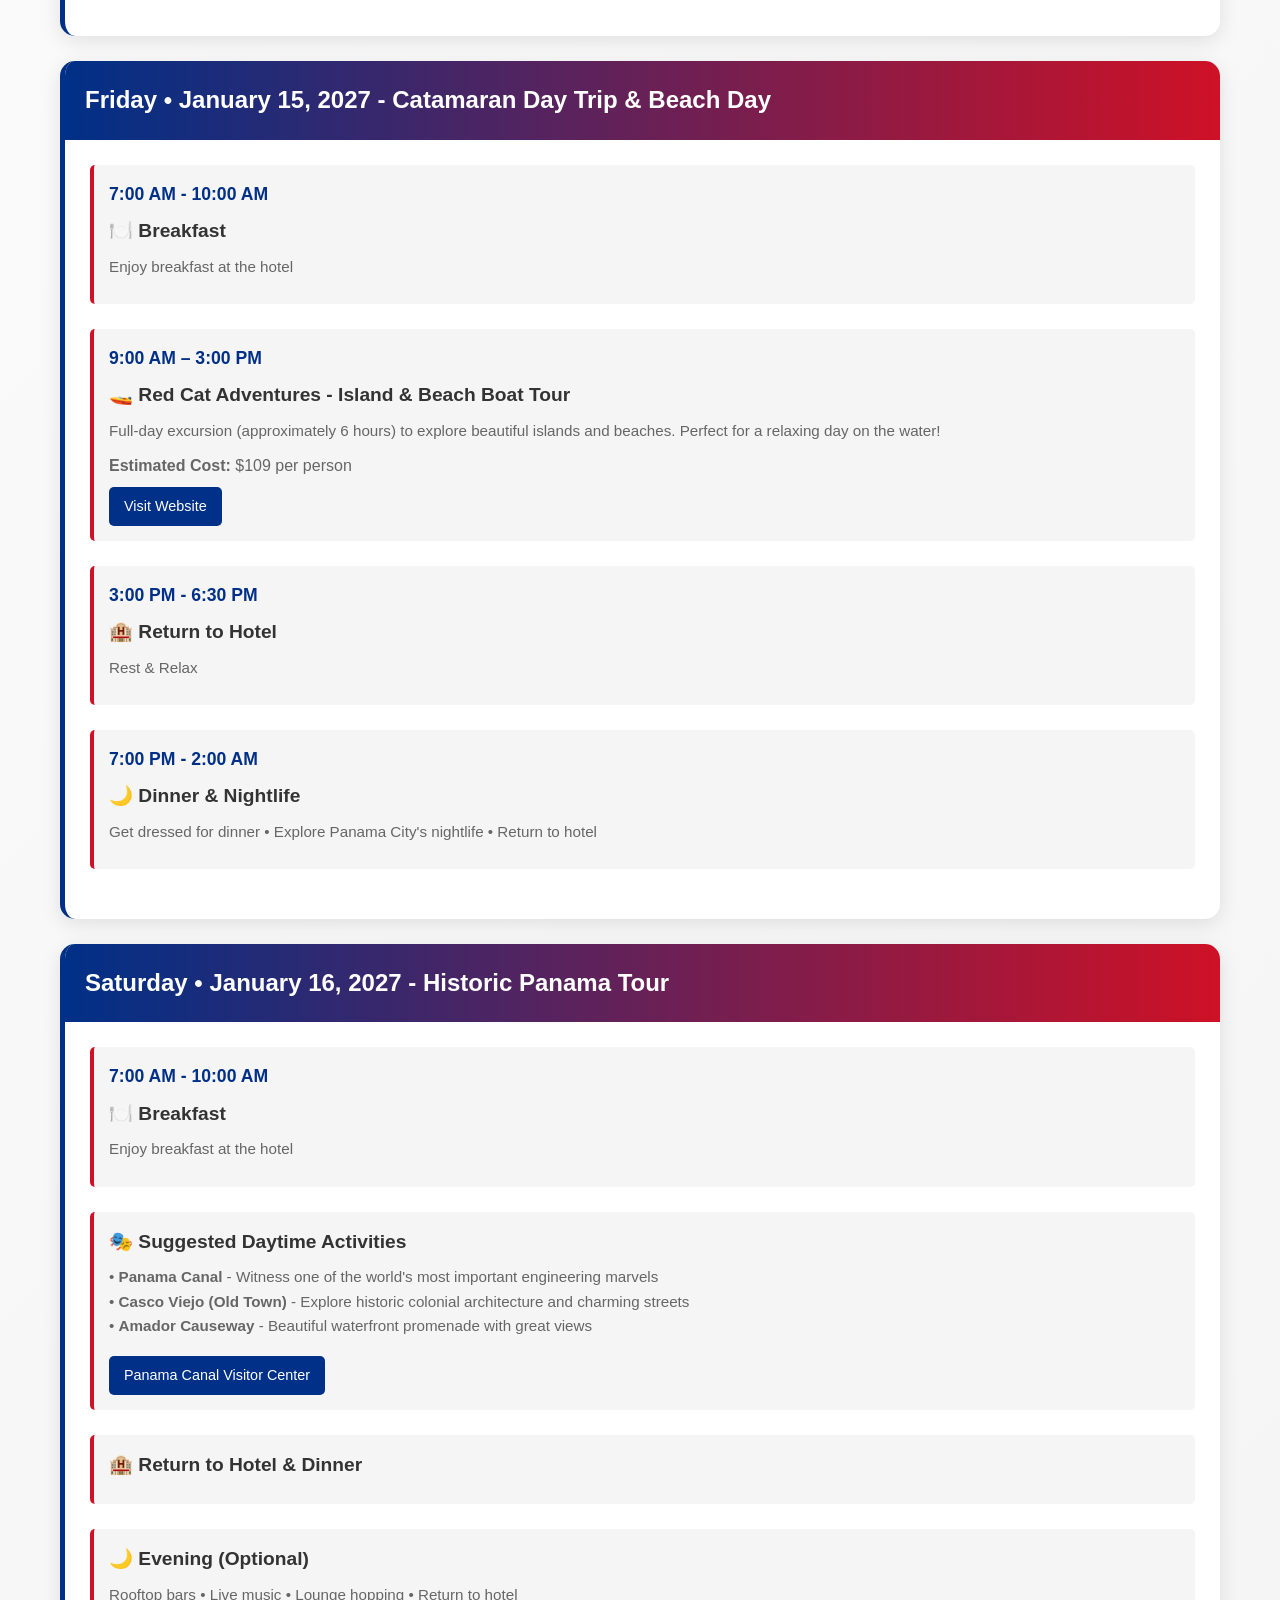
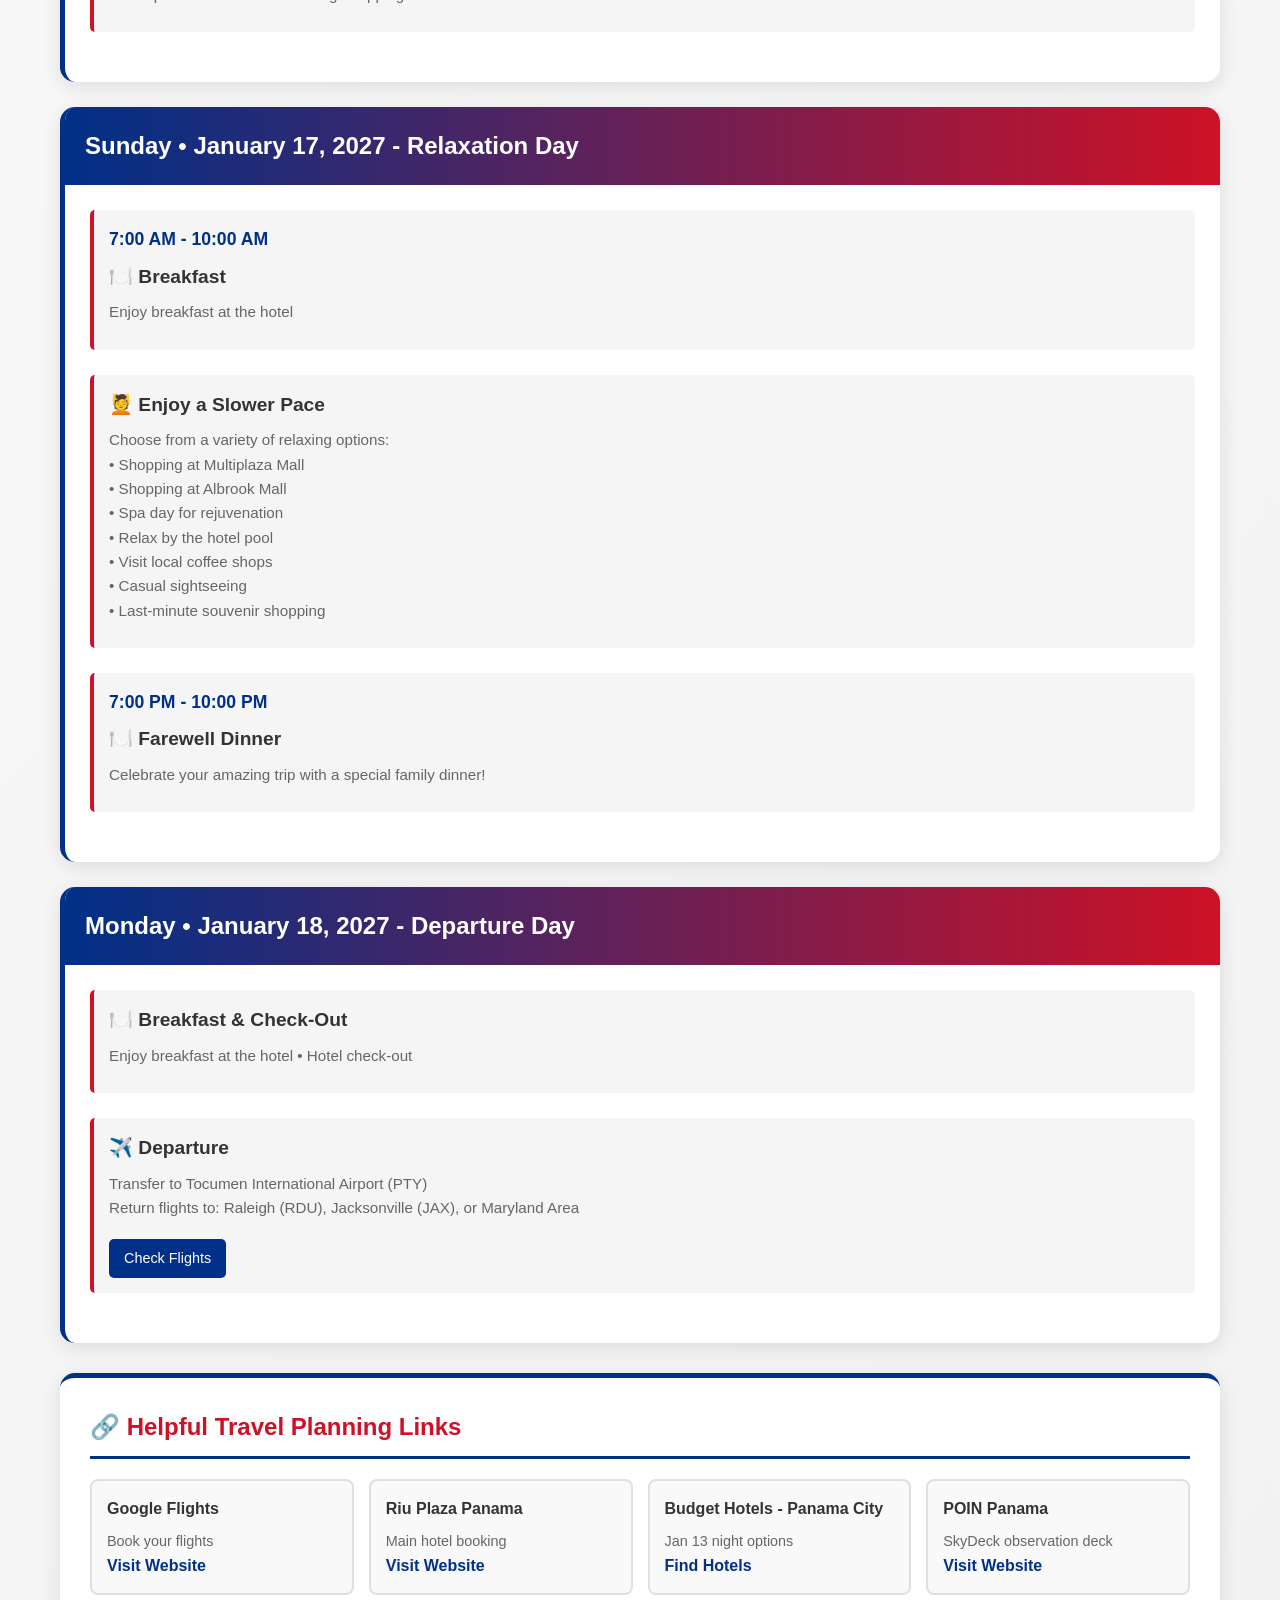
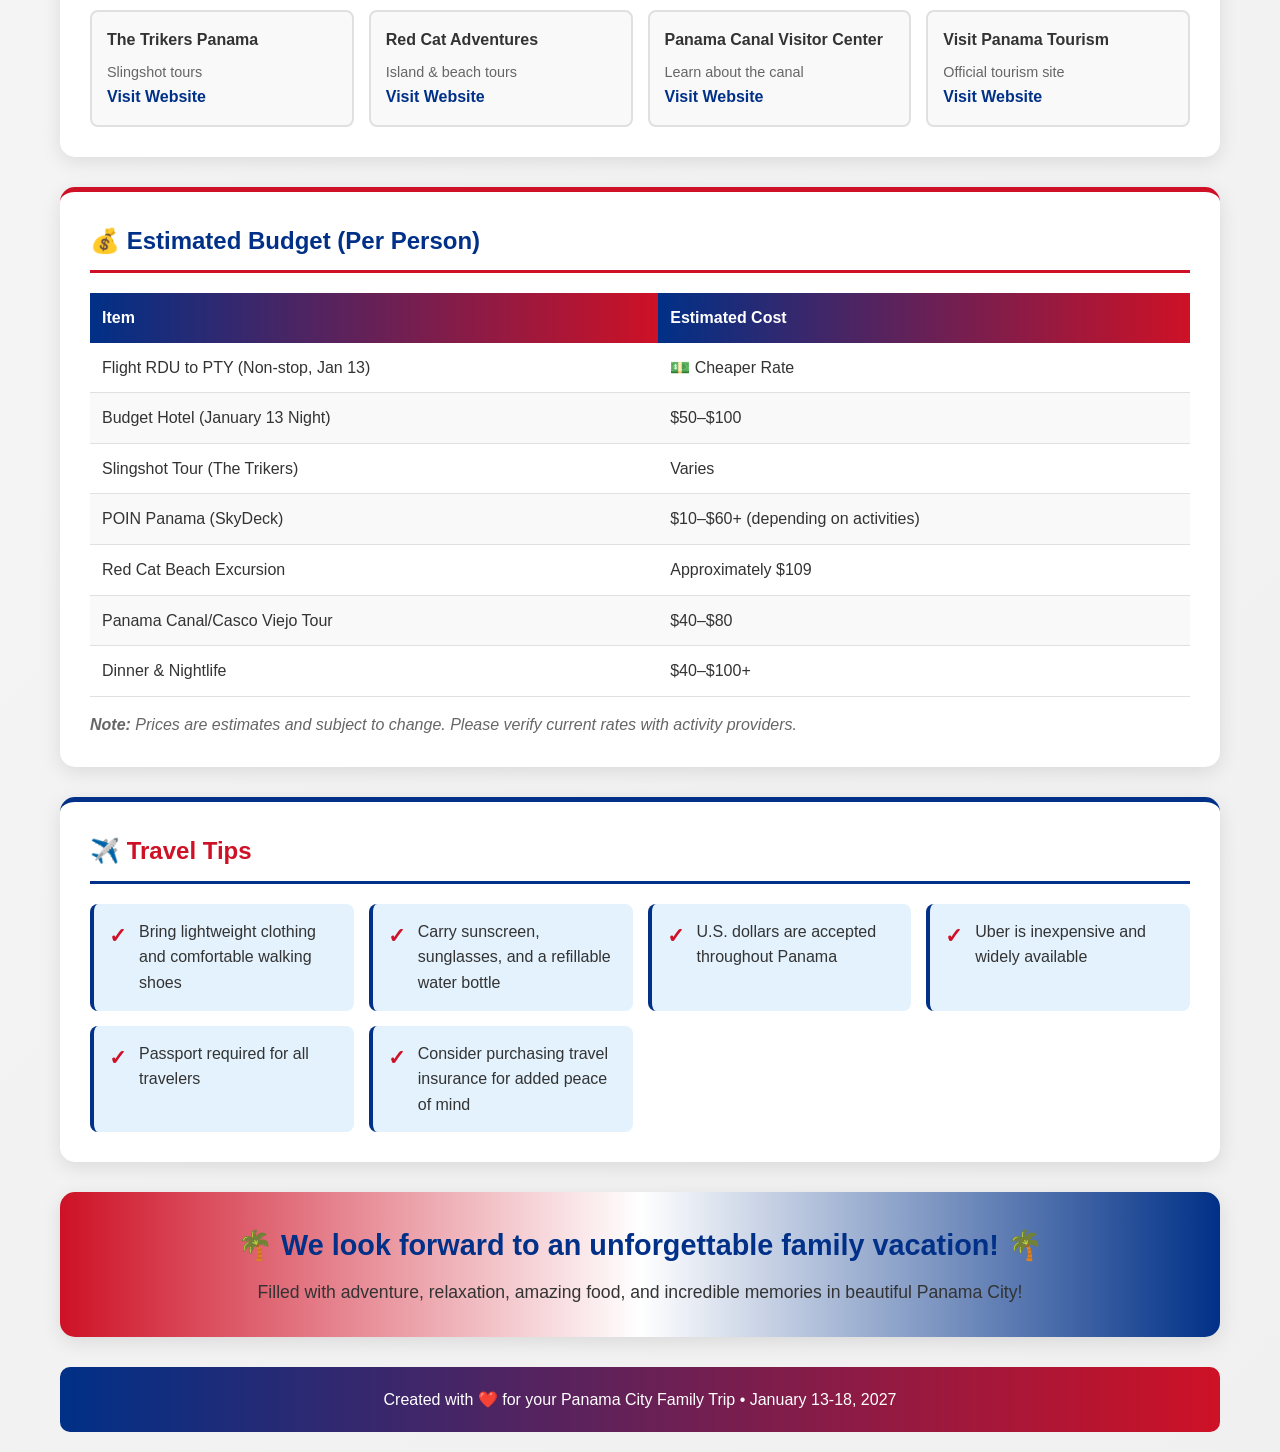
==== commit 09a4b2a9: "Update Title of Trip" ====
--- a/index.html
+++ b/index.html
@@ -491,7 +491,7 @@
 <body>
     <div class="container">
         <header>
-            <h1>🌴 Panama City Adventure 🌴</h1>
+            <h1>🌴 2027 Family Trip to Panama  🌴</h1>
             <p>January 13-18, 2027 | Family Trip</p>
         </header>
 
@@ -907,4 +907,4 @@
         setInterval(updateCountdown, 1000);
     </script>
 </body>
-</html>+</html>
